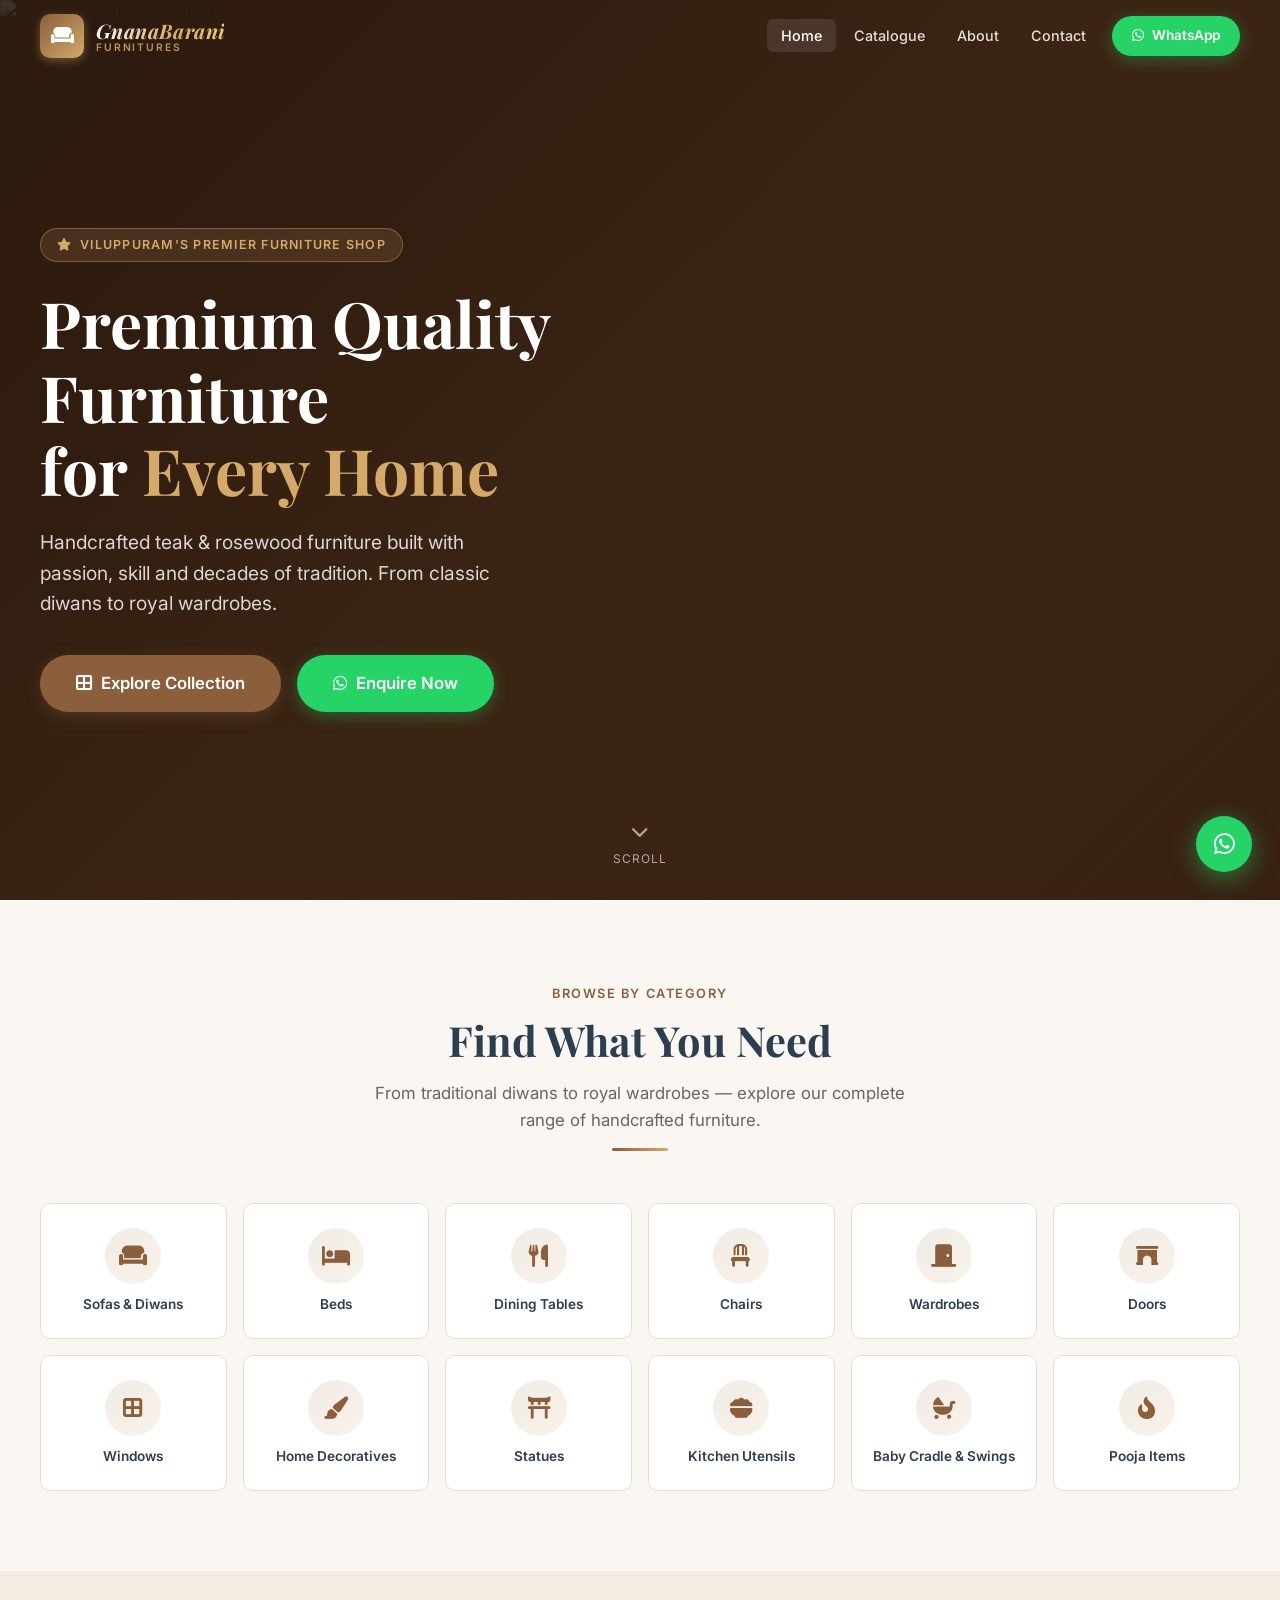
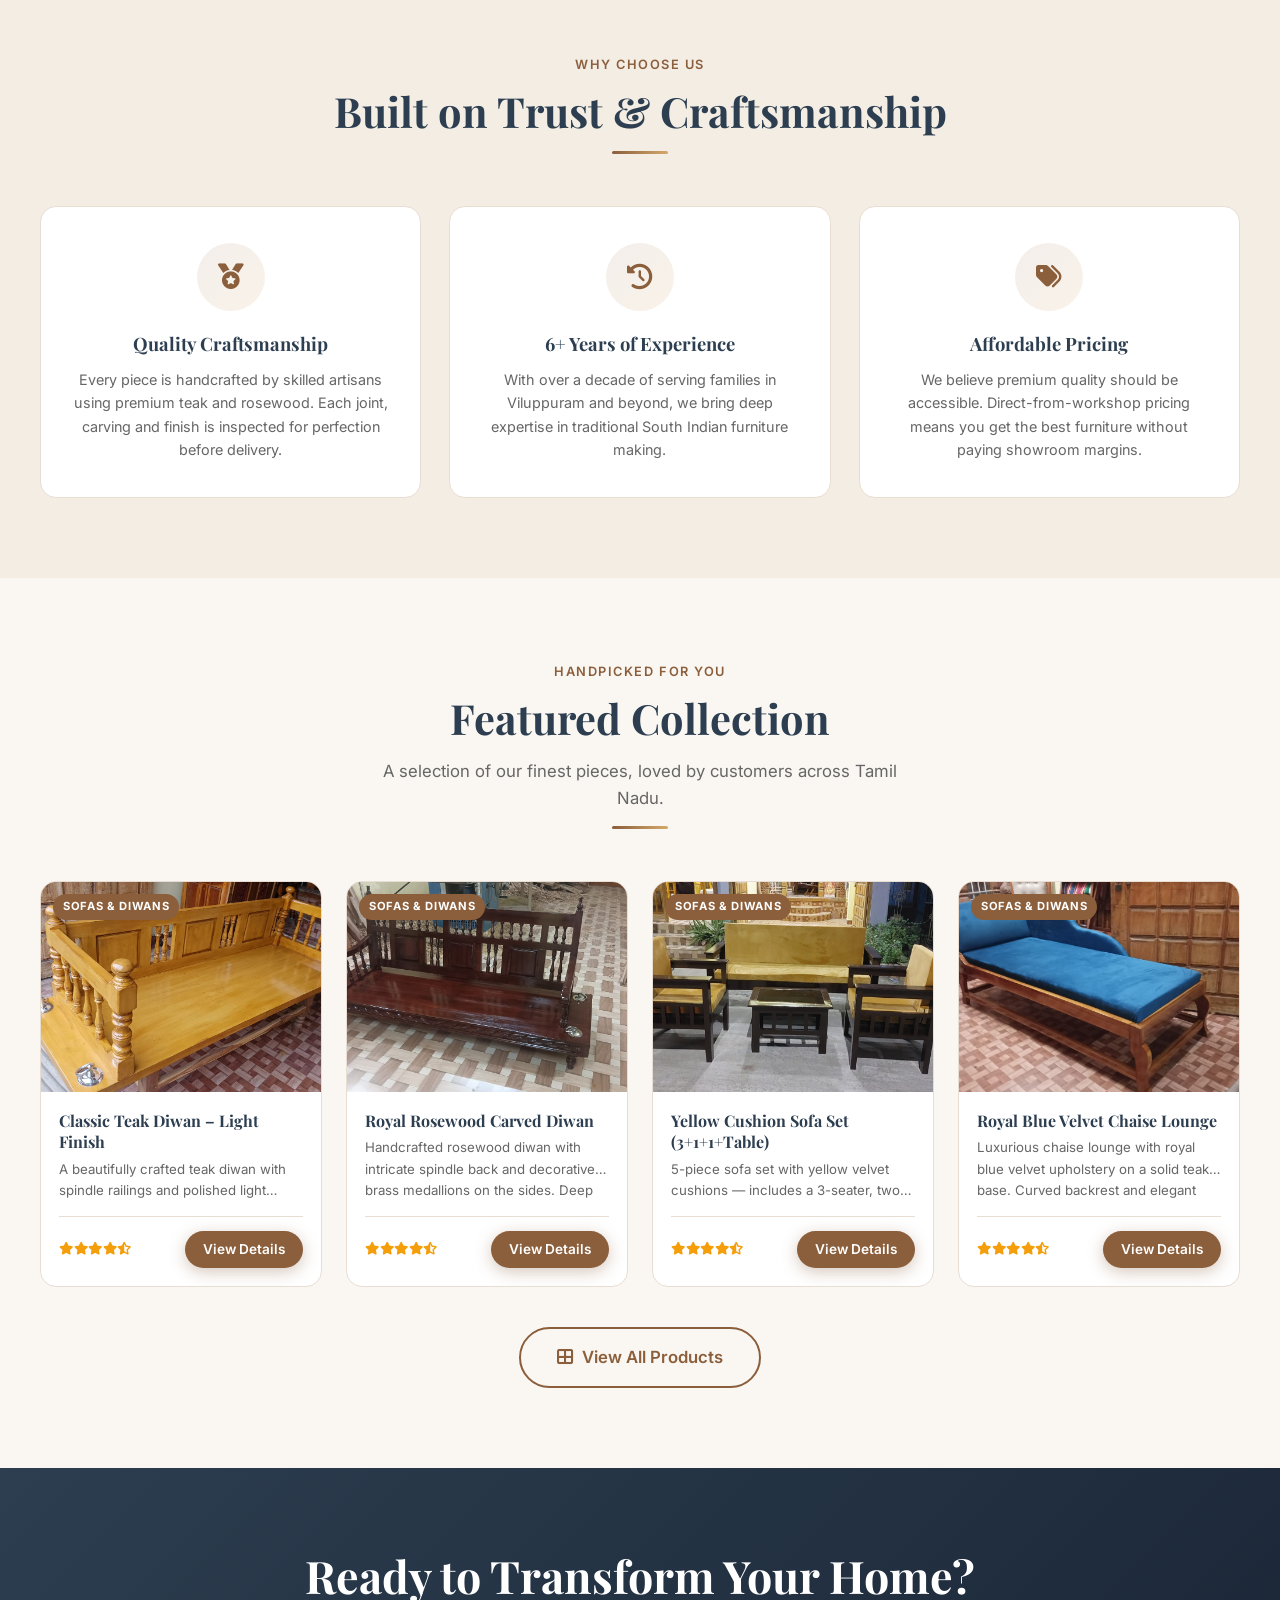
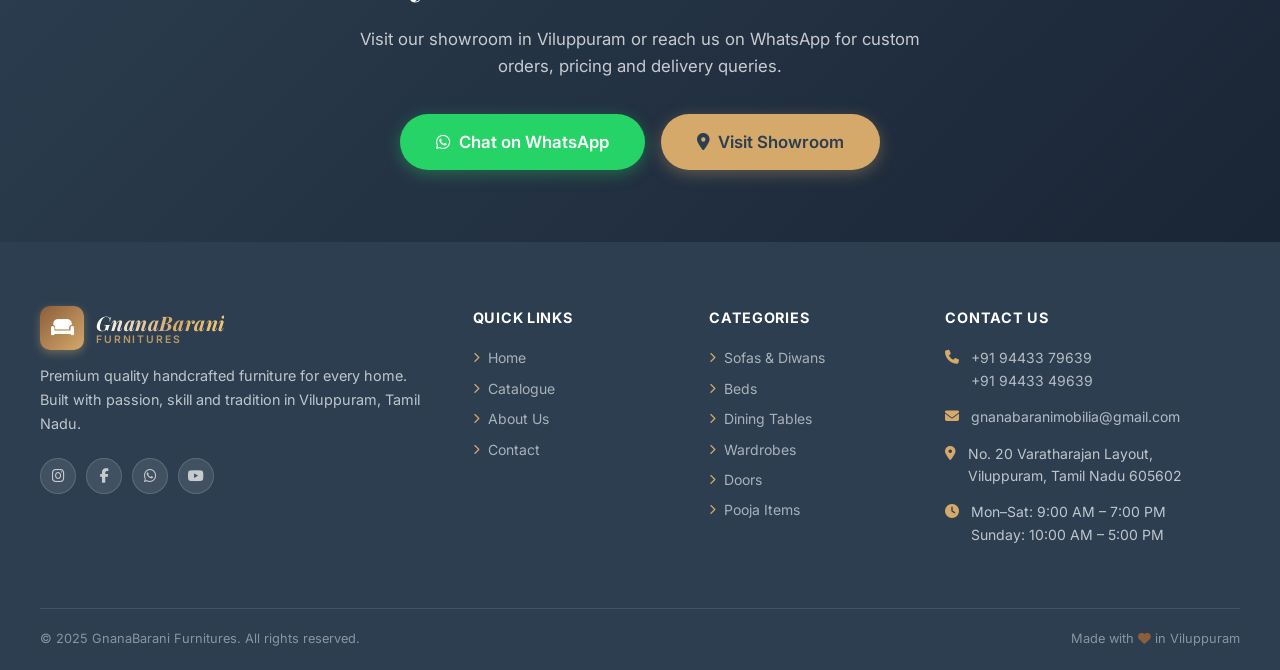
==== index.html @ 0245fd9e "Launch GnanaBarani Furnitures website - Complete 5-page static website (Home, Catalogue, Product, Ab" ====
<!DOCTYPE html>
<html lang="en">
<head>
  <meta charset="UTF-8">
  <meta name="viewport" content="width=device-width, initial-scale=1.0">
  <title>GnanaBarani Furnitures – Premium Quality Furniture for Every Home</title>
  <meta name="description" content="GnanaBarani Furnitures, Viluppuram – Handcrafted teak and rosewood furniture. Sofas, beds, wardrobes, dining tables, doors and more.">
  <link rel="preconnect" href="https://fonts.googleapis.com">
  <link rel="preconnect" href="https://fonts.gstatic.com" crossorigin>
  <link href="https://fonts.googleapis.com/css2?family=Playfair+Display:wght@400;600;700&family=Inter:wght@400;500;600;700&display=swap" rel="stylesheet">
  <link rel="stylesheet" href="https://cdnjs.cloudflare.com/ajax/libs/font-awesome/6.5.0/css/all.min.css">
  <link rel="stylesheet" href="css/style.css">
</head>
<body>

<!-- ── Navigation ─────────────────────────────────────────── -->
<nav class="nav nav--transparent" id="mainNav">
  <div class="container">
    <div class="nav__inner">
      <a href="index.html" class="nav__logo">
        <div class="nav__logo-icon"><i class="fas fa-couch"></i></div>
        <div class="nav__logo-text">
          <span class="nav__logo-name">GnanaBarani</span>
          <span class="nav__logo-tagline">Furnitures</span>
        </div>
      </a>
      <ul class="nav__links" role="list">
        <li><a href="index.html"     class="nav__link">Home</a></li>
        <li><a href="catalogue.html" class="nav__link">Catalogue</a></li>
        <li><a href="about.html"     class="nav__link">About</a></li>
        <li><a href="contact.html"   class="nav__link">Contact</a></li>
        <li><a href="https://wa.me/919443379639?text=Hi%2C%20I'm%20interested%20in%20your%20furniture%20collection." target="_blank" rel="noopener noreferrer" class="btn btn--whatsapp nav__cta"><i class="fab fa-whatsapp"></i> WhatsApp</a></li>
      </ul>
      <button class="nav__hamburger" id="hamburger" aria-label="Toggle menu" aria-expanded="false">
        <span></span><span></span><span></span>
      </button>
    </div>
  </div>
</nav>
<div class="nav__mobile-overlay" id="mobileOverlay"></div>
<div class="nav__mobile" id="mobileMenu">
  <ul class="nav__mobile-links" role="list">
    <li><a href="index.html"     class="nav__mobile-link">Home</a></li>
    <li><a href="catalogue.html" class="nav__mobile-link">Catalogue</a></li>
    <li><a href="about.html"     class="nav__mobile-link">About Us</a></li>
    <li><a href="contact.html"   class="nav__mobile-link">Contact</a></li>
    <li style="margin-top:12px"><a href="https://wa.me/919443379639?text=Hi%2C%20I'm%20interested%20in%20your%20furniture%20collection." target="_blank" rel="noopener noreferrer" class="btn btn--whatsapp btn--full"><i class="fab fa-whatsapp"></i> Chat on WhatsApp</a></li>
  </ul>
  <div style="margin-top:20px;padding-top:20px;border-top:1px solid rgba(255,255,255,.12)">
    <a href="tel:+919443379639" style="color:rgba(255,255,255,.65);font-size:.875rem;display:block;margin-bottom:8px"><i class="fas fa-phone" style="color:#D4A96A;margin-right:8px"></i>+91 94433 79639</a>
    <a href="mailto:gnanabaranimobilia@gmail.com" style="color:rgba(255,255,255,.65);font-size:.875rem"><i class="fas fa-envelope" style="color:#D4A96A;margin-right:8px"></i>gnanabaranimobilia@gmail.com</a>
  </div>
</div>

<!-- ── Hero ───────────────────────────────────────────────── -->
<section class="hero">
  <div class="hero__bg">
    <img src="https://images.unsplash.com/photo-1555041469-a586c61ea9bc?w=1600&q=80" alt="Luxury living room furniture">
  </div>
  <div class="hero__overlay"></div>
  <div class="container">
    <div class="hero__content">
      <div class="hero__eyebrow"><i class="fas fa-star"></i> Viluppuram's Premier Furniture Shop</div>
      <h1 class="hero__title">Premium Quality Furniture<br>for <span>Every Home</span></h1>
      <p class="hero__subtitle">Handcrafted teak &amp; rosewood furniture built with passion, skill and decades of tradition. From classic diwans to royal wardrobes.</p>
      <div class="hero__actions">
        <a href="catalogue.html" class="btn btn--primary btn--lg"><i class="fas fa-th-large"></i> Explore Collection</a>
        <a href="https://wa.me/919443379639?text=Hi%2C%20I'm%20interested%20in%20your%20furniture%20collection." target="_blank" rel="noopener noreferrer" class="btn btn--whatsapp btn--lg"><i class="fab fa-whatsapp"></i> Enquire Now</a>
      </div>
    </div>
  </div>
  <div class="hero__scroll"><i class="fas fa-chevron-down"></i><span>Scroll</span></div>
</section>

<!-- ── Categories ─────────────────────────────────────────── -->
<section class="section">
  <div class="container">
    <div class="section-header reveal">
      <span class="eyebrow">Browse by Category</span>
      <h2>Find What You Need</h2>
      <p>From traditional diwans to royal wardrobes — explore our complete range of handcrafted furniture.</p>
      <div class="divider"></div>
    </div>
    <div class="categories-grid reveal">
      <a href="catalogue.html?category=sofa" class="category-card">
        <div class="category-card__icon"><i class="fas fa-couch"></i></div>
        <span class="category-card__name">Sofas &amp; Diwans</span>
      </a>
      <a href="catalogue.html?category=bed" class="category-card">
        <div class="category-card__icon"><i class="fas fa-bed"></i></div>
        <span class="category-card__name">Beds</span>
      </a>
      <a href="catalogue.html?category=dining" class="category-card">
        <div class="category-card__icon"><i class="fas fa-utensils"></i></div>
        <span class="category-card__name">Dining Tables</span>
      </a>
      <a href="catalogue.html?category=chair" class="category-card">
        <div class="category-card__icon"><i class="fas fa-chair"></i></div>
        <span class="category-card__name">Chairs</span>
      </a>
      <a href="catalogue.html?category=wardrobe" class="category-card">
        <div class="category-card__icon"><i class="fas fa-door-closed"></i></div>
        <span class="category-card__name">Wardrobes</span>
      </a>
      <a href="catalogue.html?category=door" class="category-card">
        <div class="category-card__icon"><i class="fas fa-archway"></i></div>
        <span class="category-card__name">Doors</span>
      </a>
      <a href="catalogue.html?category=window" class="category-card">
        <div class="category-card__icon"><i class="fas fa-border-all"></i></div>
        <span class="category-card__name">Windows</span>
      </a>
      <a href="catalogue.html?category=decorative" class="category-card">
        <div class="category-card__icon"><i class="fas fa-paint-brush"></i></div>
        <span class="category-card__name">Home Decoratives</span>
      </a>
      <a href="catalogue.html?category=statue" class="category-card">
        <div class="category-card__icon"><i class="fas fa-torii-gate"></i></div>
        <span class="category-card__name">Statues</span>
      </a>
      <a href="catalogue.html?category=kitchen" class="category-card">
        <div class="category-card__icon"><i class="fas fa-bowl-food"></i></div>
        <span class="category-card__name">Kitchen Utensils</span>
      </a>
      <a href="catalogue.html?category=cradle" class="category-card">
        <div class="category-card__icon"><i class="fas fa-baby-carriage"></i></div>
        <span class="category-card__name">Baby Cradle &amp; Swings</span>
      </a>
      <a href="catalogue.html?category=pooja" class="category-card">
        <div class="category-card__icon"><i class="fas fa-fire-flame-curved"></i></div>
        <span class="category-card__name">Pooja Items</span>
      </a>
    </div>
  </div>
</section>

<!-- ── Trust Badges ────────────────────────────────────────── -->
<section class="section section--alt">
  <div class="container">
    <div class="section-header reveal">
      <span class="eyebrow">Why Choose Us</span>
      <h2>Built on Trust &amp; Craftsmanship</h2>
      <div class="divider"></div>
    </div>
    <div class="trust-grid">
      <div class="trust-card reveal">
        <div class="trust-card__icon"><i class="fas fa-medal"></i></div>
        <h3>Quality Craftsmanship</h3>
        <p>Every piece is handcrafted by skilled artisans using premium teak and rosewood. Each joint, carving and finish is inspected for perfection before delivery.</p>
      </div>
      <div class="trust-card reveal">
        <div class="trust-card__icon"><i class="fas fa-history"></i></div>
        <h3>6+ Years of Experience</h3>
        <p>With over a decade of serving families in Viluppuram and beyond, we bring deep expertise in traditional South Indian furniture making.</p>
      </div>
      <div class="trust-card reveal">
        <div class="trust-card__icon"><i class="fas fa-tags"></i></div>
        <h3>Affordable Pricing</h3>
        <p>We believe premium quality should be accessible. Direct-from-workshop pricing means you get the best furniture without paying showroom margins.</p>
      </div>
    </div>
  </div>
</section>

<!-- ── Featured Products ───────────────────────────────────── -->
<section class="section">
  <div class="container">
    <div class="section-header reveal">
      <span class="eyebrow">Handpicked for You</span>
      <h2>Featured Collection</h2>
      <p>A selection of our finest pieces, loved by customers across Tamil Nadu.</p>
      <div class="divider"></div>
    </div>
    <div class="products-grid" id="featuredGrid"></div>
    <div style="text-align:center;margin-top:40px" class="reveal">
      <a href="catalogue.html" class="btn btn--outline btn--lg"><i class="fas fa-th-large"></i> View All Products</a>
    </div>
  </div>
</section>

<!-- ── CTA Banner ──────────────────────────────────────────── -->
<section class="cta-banner">
  <div class="container reveal">
    <h2>Ready to Transform Your Home?</h2>
    <p>Visit our showroom in Viluppuram or reach us on WhatsApp for custom orders, pricing and delivery queries.</p>
    <div class="cta-banner__actions">
      <a href="https://wa.me/919443379639?text=Hi%2C%20I'm%20interested%20in%20your%20furniture%20collection." target="_blank" rel="noopener noreferrer" class="btn btn--whatsapp btn--lg"><i class="fab fa-whatsapp"></i> Chat on WhatsApp</a>
      <a href="contact.html" class="btn btn--secondary btn--lg"><i class="fas fa-map-marker-alt"></i> Visit Showroom</a>
    </div>
  </div>
</section>

<!-- ── Footer ──────────────────────────────────────────────── -->
<footer class="footer">
  <div class="container">
    <div class="footer__grid">
      <div class="footer__brand">
        <a href="index.html" class="nav__logo">
          <div class="nav__logo-icon"><i class="fas fa-couch"></i></div>
          <div class="nav__logo-text">
            <span class="nav__logo-name">GnanaBarani</span>
            <span class="nav__logo-tagline">Furnitures</span>
          </div>
        </a>
        <p>Premium quality handcrafted furniture for every home. Built with passion, skill and tradition in Viluppuram, Tamil Nadu.</p>
        <div class="footer__social">
          <a href="https://instagram.com" target="_blank" rel="noopener" class="social-icon" aria-label="Instagram"><i class="fab fa-instagram"></i></a>
          <a href="https://facebook.com"  target="_blank" rel="noopener" class="social-icon" aria-label="Facebook"><i class="fab fa-facebook-f"></i></a>
          <a href="https://wa.me/919443379639" target="_blank" rel="noopener" class="social-icon" aria-label="WhatsApp"><i class="fab fa-whatsapp"></i></a>
          <a href="https://youtube.com"   target="_blank" rel="noopener" class="social-icon" aria-label="YouTube"><i class="fab fa-youtube"></i></a>
        </div>
      </div>
      <div>
        <h4 class="footer__col-title">Quick Links</h4>
        <ul class="footer__links" role="list">
          <li><a href="index.html"     class="footer__link"><i class="fas fa-chevron-right"></i>Home</a></li>
          <li><a href="catalogue.html" class="footer__link"><i class="fas fa-chevron-right"></i>Catalogue</a></li>
          <li><a href="about.html"     class="footer__link"><i class="fas fa-chevron-right"></i>About Us</a></li>
          <li><a href="contact.html"   class="footer__link"><i class="fas fa-chevron-right"></i>Contact</a></li>
        </ul>
      </div>
      <div>
        <h4 class="footer__col-title">Categories</h4>
        <ul class="footer__links" role="list">
          <li><a href="catalogue.html?category=sofa"     class="footer__link"><i class="fas fa-chevron-right"></i>Sofas &amp; Diwans</a></li>
          <li><a href="catalogue.html?category=bed"      class="footer__link"><i class="fas fa-chevron-right"></i>Beds</a></li>
          <li><a href="catalogue.html?category=dining"   class="footer__link"><i class="fas fa-chevron-right"></i>Dining Tables</a></li>
          <li><a href="catalogue.html?category=wardrobe" class="footer__link"><i class="fas fa-chevron-right"></i>Wardrobes</a></li>
          <li><a href="catalogue.html?category=door"     class="footer__link"><i class="fas fa-chevron-right"></i>Doors</a></li>
          <li><a href="catalogue.html?category=pooja"    class="footer__link"><i class="fas fa-chevron-right"></i>Pooja Items</a></li>
        </ul>
      </div>
      <div>
        <h4 class="footer__col-title">Contact Us</h4>
        <div class="footer__contact-item"><i class="fas fa-phone"></i><div><a href="tel:+919443379639">+91 94433 79639</a><br><a href="tel:+919443349639">+91 94433 49639</a></div></div>
        <div class="footer__contact-item"><i class="fas fa-envelope"></i><a href="mailto:gnanabaranimobilia@gmail.com">gnanabaranimobilia@gmail.com</a></div>
        <div class="footer__contact-item"><i class="fas fa-map-marker-alt"></i><span>No. 20 Varatharajan Layout,<br>Viluppuram, Tamil Nadu 605602</span></div>
        <div class="footer__contact-item"><i class="fas fa-clock"></i><span>Mon–Sat: 9:00 AM – 7:00 PM<br>Sunday: 10:00 AM – 5:00 PM</span></div>
      </div>
    </div>
    <div class="footer__bottom">
      <span>&copy; 2025 GnanaBarani Furnitures. All rights reserved.</span>
      <span>Made with <i class="fas fa-heart" style="color:var(--primary)"></i> in Viluppuram</span>
    </div>
  </div>
</footer>

<script src="js/products-data.js"></script>
<script src="js/main.js"></script>
<script>
  // Render featured products
  const featured = PRODUCTS.filter(p => p.featured).slice(0, 4);
  document.getElementById('featuredGrid').innerHTML = featured.map(buildProductCard).join('');
</script>
</body>
</html>
---- css/style.css ----
/* ============================================================
   GnanaBarani Furnitures — Main Stylesheet
   ============================================================ */

/* ── 1. CSS Variables ─────────────────────────────────────── */
:root {
  --primary:   #8B5E3C;
  --primary-dark: #6b4628;
  --secondary: #D4A96A;
  --accent:    #2C3E50;
  --bg:        #FAF7F2;
  --bg-2:      #F3EDE4;
  --white:     #ffffff;
  --text:      #333333;
  --text-light:#666666;
  --text-muted:#999999;
  --border:    #e8ddd3;
  --shadow-sm: 0 2px 8px rgba(0,0,0,.08);
  --shadow-md: 0 4px 20px rgba(0,0,0,.12);
  --shadow-lg: 0 8px 40px rgba(0,0,0,.16);
  --radius:    10px;
  --radius-lg: 16px;
  --transition: .3s ease;
  --font-head: 'Playfair Display', Georgia, serif;
  --font-body: 'Inter', system-ui, sans-serif;
  --nav-h: 72px;
}

/* ── 2. Reset & Base ──────────────────────────────────────── */
*, *::before, *::after { box-sizing: border-box; margin: 0; padding: 0; }
html { scroll-behavior: smooth; font-size: 16px; }
body {
  font-family: var(--font-body);
  background: var(--bg);
  color: var(--text);
  line-height: 1.6;
  -webkit-font-smoothing: antialiased;
}
img { max-width: 100%; display: block; }
a  { color: inherit; text-decoration: none; }
ul { list-style: none; }
button { cursor: pointer; font-family: inherit; border: none; background: none; }

/* ── 3. Utility ───────────────────────────────────────────── */
.container { width: 100%; max-width: 1240px; margin: 0 auto; padding: 0 20px; }
.section    { padding: 80px 0; }
.section--alt { background: var(--bg-2); }

.section-header { text-align: center; margin-bottom: 52px; }
.section-header .eyebrow {
  display: inline-block;
  font-size: .8rem;
  font-weight: 600;
  letter-spacing: .12em;
  text-transform: uppercase;
  color: var(--primary);
  margin-bottom: 10px;
}
.section-header h2 {
  font-family: var(--font-head);
  font-size: clamp(1.8rem, 4vw, 2.6rem);
  color: var(--accent);
  line-height: 1.25;
  margin-bottom: 14px;
}
.section-header p {
  color: var(--text-light);
  max-width: 560px;
  margin: 0 auto;
  font-size: 1.05rem;
}
.divider {
  width: 56px; height: 3px;
  background: linear-gradient(90deg, var(--primary), var(--secondary));
  margin: 14px auto 0;
  border-radius: 2px;
}

/* Scroll reveal */
.reveal { opacity: 0; transform: translateY(32px); transition: opacity .65s ease, transform .65s ease; }
.reveal.visible { opacity: 1; transform: none; }
@media (prefers-reduced-motion: reduce) { .reveal { opacity:1; transform:none; } }

/* ── 4. Buttons ───────────────────────────────────────────── */
.btn {
  display: inline-flex; align-items: center; gap: 8px;
  padding: 12px 28px;
  border-radius: 50px;
  font-size: .95rem; font-weight: 600;
  transition: var(--transition);
  white-space: nowrap;
}
.btn--primary {
  background: var(--primary); color: var(--white);
  box-shadow: 0 4px 16px rgba(139,94,60,.35);
}
.btn--primary:hover { background: var(--primary-dark); transform: translateY(-2px); box-shadow: 0 6px 20px rgba(139,94,60,.45); }
.btn--outline {
  border: 2px solid var(--primary); color: var(--primary);
}
.btn--outline:hover { background: var(--primary); color: var(--white); }
.btn--secondary {
  background: var(--secondary); color: var(--accent);
  box-shadow: 0 4px 16px rgba(212,169,106,.35);
}
.btn--secondary:hover { background: #c09050; transform: translateY(-2px); }
.btn--whatsapp {
  background: #25D366; color: var(--white);
  box-shadow: 0 4px 16px rgba(37,211,102,.35);
}
.btn--whatsapp:hover { background: #1da851; transform: translateY(-2px); }
.btn--full { width: 100%; justify-content: center; }
.btn--lg { padding: 15px 36px; font-size: 1.05rem; }
.btn--sm { padding: 8px 18px; font-size: .85rem; }

/* ── 5. Navigation ────────────────────────────────────────── */
.nav {
  position: fixed; top: 0; left: 0; right: 0;
  z-index: 1000;
  height: var(--nav-h);
  transition: background var(--transition), box-shadow var(--transition);
}
.nav--transparent { background: transparent; }
.nav--solid, .nav.scrolled {
  background: var(--accent);
  box-shadow: 0 2px 20px rgba(0,0,0,.2);
}
.nav__inner {
  height: var(--nav-h);
  display: flex; align-items: center; justify-content: space-between;
}
.nav__logo { display: inline-flex; align-items: center; gap: 12px; }
.nav__logo-icon {
  width: 44px; height: 44px;
  background: linear-gradient(135deg, var(--primary), var(--secondary));
  border-radius: 10px;
  display: flex; align-items: center; justify-content: center;
  color: var(--white); font-size: 1.15rem;
  box-shadow: 0 3px 10px rgba(212,169,106,.4);
  flex-shrink: 0;
}
.nav__logo-text { display: flex; flex-direction: column; line-height: 1.15; }
.nav__logo-name {
  font-family: 'Playfair Display', Georgia, serif;
  font-size: 1.25rem;
  font-weight: 700;
  font-style: italic;
  letter-spacing: .02em;
  background: linear-gradient(90deg, #ffffff 0%, #D4A96A 60%, #f0c87a 100%);
  -webkit-background-clip: text;
  -webkit-text-fill-color: transparent;
  background-clip: text;
  text-shadow: none;
}
.nav__logo-tagline {
  font-size: .65rem;
  font-weight: 600;
  color: rgba(212,169,106,.85);
  letter-spacing: .18em;
  text-transform: uppercase;
}

.nav__links { display: flex; align-items: center; gap: 4px; }
.nav__link {
  padding: 8px 14px; border-radius: 6px;
  color: rgba(255,255,255,.85); font-size: .9rem; font-weight: 500;
  transition: var(--transition);
}
.nav__link:hover, .nav__link.active { color: var(--white); background: rgba(255,255,255,.1); }
.nav__cta { margin-left: 8px; padding: 9px 20px; font-size: .85rem; }

/* Hamburger */
.nav__hamburger {
  display: none; flex-direction: column; gap: 5px;
  width: 36px; height: 36px; padding: 6px;
  border-radius: 6px; transition: background var(--transition);
}
.nav__hamburger:hover { background: rgba(255,255,255,.1); }
.nav__hamburger span {
  display: block; height: 2px; border-radius: 2px;
  background: var(--white); transition: var(--transition);
}
.nav__hamburger.open span:nth-child(1) { transform: translateY(7px) rotate(45deg); }
.nav__hamburger.open span:nth-child(2) { opacity: 0; }
.nav__hamburger.open span:nth-child(3) { transform: translateY(-7px) rotate(-45deg); }

/* Mobile menu */
.nav__mobile {
  display: none;
  position: fixed; top: var(--nav-h); right: 0; bottom: 0;
  width: min(320px, 85vw);
  background: var(--accent);
  padding: 28px 24px;
  transform: translateX(100%);
  transition: transform .35s ease;
  overflow-y: auto;
  z-index: 999;
}
.nav__mobile.open { transform: translateX(0); }
.nav__mobile-overlay {
  display: none;
  position: fixed; inset: 0;
  background: rgba(0,0,0,.5);
  z-index: 998;
  opacity: 0; transition: opacity .35s;
}
.nav__mobile-overlay.open { opacity: 1; }
.nav__mobile-links { display: flex; flex-direction: column; gap: 4px; }
.nav__mobile-link {
  display: block; padding: 12px 16px;
  color: rgba(255,255,255,.85); font-size: 1rem; font-weight: 500;
  border-radius: 8px; transition: var(--transition);
}
.nav__mobile-link:hover, .nav__mobile-link.active {
  color: var(--white); background: rgba(255,255,255,.1);
}

/* ── 6. Hero ──────────────────────────────────────────────── */
.hero {
  position: relative; min-height: 100vh;
  display: flex; align-items: center;
  overflow: hidden;
}
.hero__bg {
  position: absolute; inset: 0;
  background: linear-gradient(135deg, #2c1a0e 0%, #4a2e1a 50%, #3d2415 100%);
}
.hero__bg img {
  width: 100%; height: 100%; object-fit: cover;
  opacity: .45;
}
.hero__overlay {
  position: absolute; inset: 0;
  background: linear-gradient(135deg, rgba(44,26,14,.75) 0%, rgba(44,26,14,.45) 60%, rgba(44,26,14,.3) 100%);
}
.hero__content {
  position: relative; z-index: 1;
  max-width: 660px;
  padding: 100px 0 60px;
}
.hero__eyebrow {
  display: inline-flex; align-items: center; gap: 8px;
  background: rgba(212,169,106,.15);
  border: 1px solid rgba(212,169,106,.4);
  border-radius: 50px;
  padding: 6px 16px;
  font-size: .78rem; font-weight: 600; letter-spacing: .1em;
  text-transform: uppercase; color: var(--secondary);
  margin-bottom: 24px;
  animation: fadeInUp .8s ease both;
}
.hero__title {
  font-family: var(--font-head);
  font-size: clamp(2.4rem, 6vw, 4rem);
  color: var(--white); line-height: 1.15;
  margin-bottom: 20px;
  animation: fadeInUp .8s .15s ease both;
}
.hero__title span { color: var(--secondary); }
.hero__subtitle {
  font-size: clamp(1rem, 2vw, 1.2rem);
  color: rgba(255,255,255,.82);
  margin-bottom: 36px; max-width: 480px;
  animation: fadeInUp .8s .3s ease both;
}
.hero__actions {
  display: flex; gap: 16px; flex-wrap: wrap;
  animation: fadeInUp .8s .45s ease both;
}
.hero__scroll {
  position: absolute; bottom: 32px; left: 50%;
  transform: translateX(-50%);
  display: flex; flex-direction: column; align-items: center; gap: 8px;
  color: rgba(255,255,255,.6); font-size: .75rem; letter-spacing: .08em;
  text-transform: uppercase; animation: bounce 2s infinite;
}
.hero__scroll i { font-size: 1.1rem; }
@keyframes fadeInUp {
  from { opacity: 0; transform: translateY(28px); }
  to   { opacity: 1; transform: none; }
}
@keyframes bounce {
  0%, 100% { transform: translateX(-50%) translateY(0); }
  50%       { transform: translateX(-50%) translateY(8px); }
}

/* ── 7. Categories Grid ───────────────────────────────────── */
.categories-grid {
  display: grid;
  grid-template-columns: repeat(6, 1fr);
  gap: 16px;
}
.category-card {
  background: var(--white);
  border: 1px solid var(--border);
  border-radius: var(--radius);
  padding: 24px 16px;
  text-align: center;
  transition: var(--transition);
  cursor: pointer;
  display: flex; flex-direction: column; align-items: center; gap: 12px;
}
.category-card:hover {
  transform: translateY(-4px);
  box-shadow: var(--shadow-md);
  border-color: var(--primary);
}
.category-card__icon {
  width: 56px; height: 56px;
  border-radius: 50%;
  background: linear-gradient(135deg, rgba(139,94,60,.12), rgba(212,169,106,.15));
  display: flex; align-items: center; justify-content: center;
  font-size: 1.4rem; color: var(--primary);
  transition: var(--transition);
}
.category-card:hover .category-card__icon {
  background: linear-gradient(135deg, var(--primary), var(--secondary));
  color: var(--white);
}
.category-card__name {
  font-size: .85rem; font-weight: 600;
  color: var(--accent); line-height: 1.3;
}

/* ── 8. Product Cards ─────────────────────────────────────── */
.products-grid {
  display: grid;
  grid-template-columns: repeat(4, 1fr);
  gap: 24px;
}
.product-card {
  background: var(--white);
  border-radius: var(--radius-lg);
  overflow: hidden;
  border: 1px solid var(--border);
  transition: var(--transition);
  display: flex; flex-direction: column;
}
.product-card:hover {
  transform: translateY(-5px);
  box-shadow: var(--shadow-lg);
  border-color: transparent;
}
.product-card__img {
  position: relative; overflow: hidden;
  aspect-ratio: 4/3;
  background: var(--bg-2);
}
.product-card__img img {
  width: 100%; height: 100%; object-fit: cover;
  transition: transform .5s ease;
}
.product-card:hover .product-card__img img { transform: scale(1.06); }
.product-card__badge {
  position: absolute; top: 12px; left: 12px;
  background: var(--primary); color: var(--white);
  font-size: .7rem; font-weight: 700;
  padding: 4px 10px; border-radius: 50px;
  text-transform: uppercase; letter-spacing: .06em;
}
.product-card__body { padding: 18px; flex: 1; display: flex; flex-direction: column; }
.product-card__name {
  font-family: var(--font-head);
  font-size: 1rem; font-weight: 700;
  color: var(--accent); margin-bottom: 6px; line-height: 1.35;
}
.product-card__desc {
  font-size: .83rem; color: var(--text-light);
  margin-bottom: 14px; flex: 1;
  display: -webkit-box; -webkit-line-clamp: 2; -webkit-box-orient: vertical; overflow: hidden;
}
.product-card__footer {
  display: flex; align-items: center; justify-content: space-between;
  padding-top: 14px; border-top: 1px solid var(--border);
  gap: 8px;
}
.product-card__price {
  font-size: 1.05rem; font-weight: 700;
  color: var(--primary);
}
.product-card__price small { font-size: .72rem; color: var(--text-muted); font-weight: 400; }

/* Hide prices site-wide */
.product-card__price,
.product-info__price { display: none !important; }

/* Stars */
.stars { color: #f59e0b; font-size: .8rem; letter-spacing: .04em; }

/* ── 9. Trust Badges ──────────────────────────────────────── */
.trust-grid {
  display: grid; grid-template-columns: repeat(3, 1fr); gap: 28px;
}
.trust-card {
  background: var(--white);
  border: 1px solid var(--border);
  border-radius: var(--radius-lg);
  padding: 36px 28px; text-align: center;
  transition: var(--transition);
}
.trust-card:hover { box-shadow: var(--shadow-md); transform: translateY(-3px); }
.trust-card__icon {
  width: 68px; height: 68px; border-radius: 50%;
  background: linear-gradient(135deg, rgba(139,94,60,.1), rgba(212,169,106,.15));
  display: flex; align-items: center; justify-content: center;
  font-size: 1.6rem; color: var(--primary);
  margin: 0 auto 18px;
}
.trust-card h3 {
  font-family: var(--font-head); font-size: 1.15rem;
  color: var(--accent); margin-bottom: 10px;
}
.trust-card p { font-size: .9rem; color: var(--text-light); }

/* ── 10. CTA Banner ───────────────────────────────────────── */
.cta-banner {
  background: linear-gradient(135deg, var(--accent) 0%, #1a2535 100%);
  padding: 72px 0; text-align: center;
}
.cta-banner h2 {
  font-family: var(--font-head);
  font-size: clamp(1.8rem, 4vw, 2.8rem);
  color: var(--white); margin-bottom: 14px;
}
.cta-banner p { color: rgba(255,255,255,.75); font-size: 1.05rem; margin-bottom: 34px; max-width: 560px; margin-left: auto; margin-right: auto; }
.cta-banner__actions { display: flex; gap: 16px; justify-content: center; flex-wrap: wrap; }

/* ── 11. Footer ───────────────────────────────────────────── */
.footer { background: var(--accent); color: rgba(255,255,255,.7); padding: 64px 0 0; }
.footer__grid {
  display: grid; grid-template-columns: 2fr 1fr 1fr 1.5fr; gap: 40px;
  padding-bottom: 48px; border-bottom: 1px solid rgba(255,255,255,.1);
}
.footer__brand p { font-size: .9rem; margin-top: 14px; margin-bottom: 22px; line-height: 1.65; }
.footer__social { display: flex; gap: 10px; }
.social-icon {
  width: 36px; height: 36px; border-radius: 50%;
  background: rgba(255,255,255,.1); border: 1px solid rgba(255,255,255,.15);
  display: flex; align-items: center; justify-content: center;
  font-size: .9rem; color: rgba(255,255,255,.7);
  transition: var(--transition);
}
.social-icon:hover { background: var(--primary); color: var(--white); border-color: var(--primary); }
.footer__col-title { color: var(--white); font-size: .9rem; font-weight: 700; letter-spacing: .05em; text-transform: uppercase; margin-bottom: 18px; }
.footer__links { display: flex; flex-direction: column; gap: 8px; }
.footer__link {
  font-size: .875rem; color: rgba(255,255,255,.6);
  display: flex; align-items: center; gap: 8px;
  transition: var(--transition);
}
.footer__link i { font-size: .65rem; color: var(--secondary); }
.footer__link:hover { color: var(--white); padding-left: 4px; }
.footer__contact-item {
  display: flex; gap: 12px; align-items: flex-start;
  margin-bottom: 14px; font-size: .875rem;
}
.footer__contact-item i { color: var(--secondary); margin-top: 3px; flex-shrink: 0; }
.footer__contact-item a { color: rgba(255,255,255,.65); transition: var(--transition); }
.footer__contact-item a:hover { color: var(--white); }
.footer__bottom {
  display: flex; align-items: center; justify-content: space-between;
  padding: 20px 0; font-size: .8rem; color: rgba(255,255,255,.45);
  flex-wrap: wrap; gap: 10px;
}

/* ── 12. WhatsApp Float ───────────────────────────────────── */
.whatsapp-float {
  position: fixed; bottom: 28px; right: 28px;
  width: 56px; height: 56px; border-radius: 50%;
  background: #25D366;
  display: flex; align-items: center; justify-content: center;
  font-size: 1.5rem; color: var(--white);
  box-shadow: 0 6px 24px rgba(37,211,102,.5);
  z-index: 990;
  transition: var(--transition);
  animation: pulseWA 2.5s infinite;
}
.whatsapp-float:hover { background: #1da851; transform: scale(1.12); animation: none; }
@keyframes pulseWA {
  0%,100% { box-shadow: 0 6px 24px rgba(37,211,102,.5); }
  50%      { box-shadow: 0 6px 32px rgba(37,211,102,.75), 0 0 0 8px rgba(37,211,102,.1); }
}

/* ── 13. Page Hero (sub-pages) ────────────────────────────── */
.page-hero {
  background: linear-gradient(135deg, var(--accent) 0%, #1a2535 100%);
  padding: 120px 0 60px;
  text-align: center; color: var(--white);
}
.page-hero h1 {
  font-family: var(--font-head);
  font-size: clamp(2rem, 5vw, 3rem);
  margin-bottom: 12px;
}
.page-hero p { color: rgba(255,255,255,.75); font-size: 1.05rem; max-width: 520px; margin: 0 auto; }

/* Breadcrumb */
.breadcrumb {
  display: flex; align-items: center; gap: 8px;
  font-size: .82rem; color: rgba(255,255,255,.55);
  justify-content: center; margin-top: 18px;
}
.breadcrumb a { color: var(--secondary); }
.breadcrumb a:hover { color: var(--white); }
.breadcrumb i { font-size: .65rem; }

/* ── 14. Catalogue Layout ─────────────────────────────────── */
.catalogue-layout { display: grid; grid-template-columns: 260px 1fr; gap: 32px; align-items: start; }
.catalogue-sidebar {
  background: var(--white); border: 1px solid var(--border);
  border-radius: var(--radius-lg); padding: 24px;
  position: sticky; top: calc(var(--nav-h) + 20px);
}
.sidebar-section { margin-bottom: 28px; }
.sidebar-section:last-child { margin-bottom: 0; }
.sidebar-title {
  font-size: .82rem; font-weight: 700; letter-spacing: .08em;
  text-transform: uppercase; color: var(--accent); margin-bottom: 14px;
  padding-bottom: 10px; border-bottom: 1px solid var(--border);
}
.sidebar-clear {
  font-size: .8rem; color: var(--primary); cursor: pointer;
  float: right; font-weight: 600; margin-top: -2px;
}
.sidebar-clear:hover { text-decoration: underline; }

/* Checkbox filter */
.filter-option { display: flex; align-items: center; gap: 10px; margin-bottom: 10px; cursor: pointer; }
.filter-option input[type="checkbox"] {
  width: 16px; height: 16px; accent-color: var(--primary); cursor: pointer;
}
.filter-option span { font-size: .875rem; color: var(--text); flex: 1; }
.filter-option .count {
  font-size: .75rem; color: var(--text-muted);
  background: var(--bg-2); padding: 2px 7px; border-radius: 20px;
}

/* Price range */
.price-range-inputs { display: flex; gap: 10px; margin-bottom: 12px; }
.price-range-inputs input {
  flex: 1; padding: 7px 10px;
  border: 1px solid var(--border); border-radius: 6px;
  font-size: .82rem; color: var(--text);
  background: var(--bg);
}
input[type="range"] {
  width: 100%; accent-color: var(--primary); cursor: pointer;
}
.price-display { font-size: .82rem; color: var(--text-light); text-align: center; margin-top: 8px; }

/* Mobile filter toggle */
.catalogue-topbar {
  display: flex; align-items: center; gap: 16px;
  background: var(--white); border: 1px solid var(--border);
  border-radius: var(--radius-lg); padding: 14px 20px;
  margin-bottom: 24px;
}
.catalogue-search {
  flex: 1; position: relative;
}
.catalogue-search i {
  position: absolute; left: 14px; top: 50%; transform: translateY(-50%);
  color: var(--text-muted); font-size: .9rem;
}
.catalogue-search input {
  width: 100%; padding: 10px 14px 10px 38px;
  border: 1px solid var(--border); border-radius: 8px;
  font-size: .9rem; color: var(--text); background: var(--bg);
  transition: var(--transition);
}
.catalogue-search input:focus { outline: none; border-color: var(--primary); }
.sort-select {
  padding: 10px 14px; border: 1px solid var(--border); border-radius: 8px;
  font-size: .875rem; color: var(--text); background: var(--bg); cursor: pointer;
}
.sort-select:focus { outline: none; border-color: var(--primary); }
.filter-toggle-btn {
  display: none; align-items: center; gap: 7px;
  padding: 10px 16px; border-radius: 8px;
  border: 1px solid var(--border); background: var(--white);
  font-size: .875rem; font-weight: 500; color: var(--text);
  transition: var(--transition);
}
.filter-toggle-btn:hover { border-color: var(--primary); color: var(--primary); }
.results-count { font-size: .85rem; color: var(--text-muted); white-space: nowrap; }

.catalogue-grid {
  display: grid; grid-template-columns: repeat(3, 1fr); gap: 22px;
}

/* Empty state */
.empty-state {
  grid-column: 1 / -1; text-align: center; padding: 60px 20px;
}
.empty-state i { font-size: 3rem; color: var(--text-muted); margin-bottom: 16px; }
.empty-state h3 { font-size: 1.2rem; color: var(--accent); margin-bottom: 8px; }
.empty-state p { color: var(--text-light); margin-bottom: 20px; }

/* Mobile filter drawer */
.filter-drawer {
  display: none;
  position: fixed; top: 0; left: 0; right: 0; bottom: 0; z-index: 1050;
}
.filter-drawer__overlay {
  position: absolute; inset: 0; background: rgba(0,0,0,.5);
}
.filter-drawer__panel {
  position: absolute; top: 0; left: 0; bottom: 0;
  width: min(300px, 85vw);
  background: var(--white); padding: 24px;
  overflow-y: auto; transform: translateX(-100%);
  transition: transform .35s ease;
}
.filter-drawer.open .filter-drawer__panel { transform: translateX(0); }
.filter-drawer__header {
  display: flex; align-items: center; justify-content: space-between;
  margin-bottom: 24px;
}
.filter-drawer__header h3 { font-size: 1.1rem; font-weight: 700; color: var(--accent); }
.filter-drawer__close {
  width: 32px; height: 32px; border-radius: 50%;
  background: var(--bg-2); display: flex; align-items: center; justify-content: center;
  font-size: .9rem; color: var(--text);
}

/* ── 15. Product Detail ───────────────────────────────────── */
.product-detail { padding: 40px 0 80px; }
.product-detail__grid {
  display: grid; grid-template-columns: 1fr 1fr; gap: 48px; align-items: start;
}
.product-gallery { position: sticky; top: calc(var(--nav-h) + 20px); }
.gallery-main {
  border-radius: var(--radius-lg); overflow: hidden;
  aspect-ratio: 1; background: var(--bg-2); margin-bottom: 12px;
  border: 1px solid var(--border);
}
.gallery-main img { width: 100%; height: 100%; object-fit: cover; }
.gallery-thumbs { display: grid; grid-template-columns: repeat(4, 1fr); gap: 8px; }
.gallery-thumb {
  aspect-ratio: 1; border-radius: 8px; overflow: hidden;
  border: 2px solid var(--border); cursor: pointer;
  transition: var(--transition); background: var(--bg-2);
}
.gallery-thumb img { width: 100%; height: 100%; object-fit: cover; }
.gallery-thumb.active, .gallery-thumb:hover { border-color: var(--primary); }

.product-info .category-badge {
  display: inline-block; background: rgba(139,94,60,.1);
  border: 1px solid rgba(139,94,60,.25);
  color: var(--primary); font-size: .75rem; font-weight: 700;
  padding: 4px 12px; border-radius: 50px;
  text-transform: uppercase; letter-spacing: .06em; margin-bottom: 14px;
}
.product-info h1 {
  font-family: var(--font-head);
  font-size: clamp(1.6rem, 3vw, 2.2rem);
  color: var(--accent); line-height: 1.2; margin-bottom: 14px;
}
.product-info__meta {
  display: flex; align-items: center; gap: 16px; margin-bottom: 20px;
  flex-wrap: wrap;
}
.product-info__price {
  font-size: 1.8rem; font-weight: 700; color: var(--primary);
}
.product-info__rating { display: flex; align-items: center; gap: 6px; }
.product-info__rating span { font-size: .85rem; color: var(--text-muted); }

/* Tabs */
.product-tabs { margin: 24px 0; }
.tabs-nav {
  display: flex; border-bottom: 2px solid var(--border);
  margin-bottom: 20px;
}
.tab-btn {
  padding: 10px 20px; font-size: .9rem; font-weight: 600;
  color: var(--text-muted); border-bottom: 2px solid transparent;
  margin-bottom: -2px; transition: var(--transition);
}
.tab-btn.active { color: var(--primary); border-bottom-color: var(--primary); }
.tab-content { display: none; }
.tab-content.active { display: block; }
.tab-content p { color: var(--text-light); line-height: 1.75; font-size: .95rem; }
.spec-table { width: 100%; border-collapse: collapse; font-size: .9rem; }
.spec-table tr { border-bottom: 1px solid var(--border); }
.spec-table td { padding: 10px 14px; }
.spec-table td:first-child { font-weight: 600; color: var(--accent); width: 38%; background: var(--bg); }

.product-actions { display: flex; flex-direction: column; gap: 12px; margin-top: 28px; }

/* Related products */
.related-products { padding: 60px 0; background: var(--bg-2); }

/* ── 16. About Page ───────────────────────────────────────── */
.about-story { display: grid; grid-template-columns: 1fr 1fr; gap: 60px; align-items: center; }
.about-story__img { border-radius: var(--radius-lg); overflow: hidden; box-shadow: var(--shadow-lg); }
.about-story__img img { width: 100%; height: 420px; object-fit: cover; }
.about-story__text .eyebrow {
  display: inline-block; font-size: .78rem; font-weight: 700;
  letter-spacing: .12em; text-transform: uppercase;
  color: var(--primary); margin-bottom: 12px;
}
.about-story__text h2 {
  font-family: var(--font-head); font-size: clamp(1.6rem, 3vw, 2.2rem);
  color: var(--accent); margin-bottom: 20px; line-height: 1.25;
}
.about-story__text p {
  color: var(--text-light); line-height: 1.75; margin-bottom: 16px; font-size: .95rem;
}
.about-stats {
  display: flex; gap: 28px; margin-top: 28px; padding-top: 28px;
  border-top: 1px solid var(--border);
}
.about-stat { text-align: center; }
.about-stat strong { display: block; font-family: var(--font-head); font-size: 2rem; color: var(--primary); }
.about-stat span { font-size: .82rem; color: var(--text-muted); text-transform: uppercase; letter-spacing: .05em; }

.values-grid { display: grid; grid-template-columns: repeat(3, 1fr); gap: 28px; }
.value-card {
  background: var(--white); border: 1px solid var(--border); border-radius: var(--radius-lg);
  padding: 32px 24px; text-align: center; transition: var(--transition);
}
.value-card:hover { box-shadow: var(--shadow-md); transform: translateY(-4px); border-color: var(--primary); }
.value-card__icon {
  width: 64px; height: 64px; border-radius: 50%;
  background: linear-gradient(135deg, rgba(139,94,60,.1), rgba(212,169,106,.15));
  display: flex; align-items: center; justify-content: center;
  font-size: 1.5rem; color: var(--primary); margin: 0 auto 18px;
}
.value-card h3 { font-family: var(--font-head); font-size: 1.15rem; color: var(--accent); margin-bottom: 10px; }
.value-card p { font-size: .88rem; color: var(--text-light); line-height: 1.65; }

/* ── 17. Contact Page ─────────────────────────────────────── */
.contact-layout { display: grid; grid-template-columns: 1fr 1.5fr; gap: 40px; align-items: start; }
.contact-info-cards { display: flex; flex-direction: column; gap: 18px; }
.contact-card {
  background: var(--white); border: 1px solid var(--border); border-radius: var(--radius-lg);
  padding: 22px 20px; display: flex; gap: 16px; align-items: flex-start;
  transition: var(--transition);
}
.contact-card:hover { box-shadow: var(--shadow-md); border-color: var(--primary); }
.contact-card__icon {
  width: 44px; height: 44px; flex-shrink: 0; border-radius: 10px;
  background: linear-gradient(135deg, var(--primary), var(--secondary));
  display: flex; align-items: center; justify-content: center;
  font-size: 1rem; color: var(--white);
}
.contact-card h4 { font-size: .8rem; font-weight: 700; text-transform: uppercase; letter-spacing: .06em; color: var(--primary); margin-bottom: 4px; }
.contact-card p, .contact-card a { font-size: .9rem; color: var(--text-light); line-height: 1.6; }
.contact-card a:hover { color: var(--primary); }

/* Contact form */
.contact-form-wrap {
  background: var(--white); border: 1px solid var(--border); border-radius: var(--radius-lg);
  padding: 32px 28px;
}
.contact-form-wrap h3 { font-family: var(--font-head); font-size: 1.4rem; color: var(--accent); margin-bottom: 24px; }
.form-grid { display: grid; grid-template-columns: 1fr 1fr; gap: 18px; }
.form-group { display: flex; flex-direction: column; gap: 6px; }
.form-group.full { grid-column: 1 / -1; }
.form-group label { font-size: .83rem; font-weight: 600; color: var(--accent); }
.form-group input, .form-group textarea, .form-group select {
  padding: 11px 14px; border: 1px solid var(--border); border-radius: 8px;
  font-size: .9rem; color: var(--text); font-family: var(--font-body);
  background: var(--bg); transition: var(--transition);
}
.form-group input:focus, .form-group textarea:focus {
  outline: none; border-color: var(--primary);
  box-shadow: 0 0 0 3px rgba(139,94,60,.1);
}
.form-group textarea { resize: vertical; min-height: 120px; }
.form-error { font-size: .78rem; color: #e53e3e; display: none; }
.form-group.has-error input, .form-group.has-error textarea { border-color: #e53e3e; }
.form-group.has-error .form-error { display: block; }

.map-section { margin-top: 48px; }
.map-section h3 { font-family: var(--font-head); font-size: 1.3rem; color: var(--accent); margin-bottom: 18px; text-align: center; }
.map-wrap {
  border-radius: var(--radius-lg); overflow: hidden;
  border: 1px solid var(--border); box-shadow: var(--shadow-sm);
}
.map-wrap iframe { width: 100%; height: 380px; border: none; display: block; }

/* ── 18. Responsive ───────────────────────────────────────── */
@media (max-width: 1100px) {
  .categories-grid { grid-template-columns: repeat(4, 1fr); }
  .products-grid { grid-template-columns: repeat(3, 1fr); }
  .catalogue-grid { grid-template-columns: repeat(2, 1fr); }
  .footer__grid { grid-template-columns: 1fr 1fr; gap: 32px; }
}
@media (max-width: 900px) {
  .catalogue-layout { grid-template-columns: 1fr; }
  .catalogue-sidebar { display: none; position: fixed; }
  .filter-toggle-btn { display: flex; }
  .filter-drawer { display: block; }
  .product-detail__grid { grid-template-columns: 1fr; }
  .product-gallery { position: static; }
  .about-story { grid-template-columns: 1fr; }
  .about-story__img { order: -1; }
  .contact-layout { grid-template-columns: 1fr; }
  .values-grid { grid-template-columns: 1fr; }
  .trust-grid { grid-template-columns: 1fr; }
}
@media (max-width: 768px) {
  :root { --nav-h: 64px; }
  .section { padding: 56px 0; }
  .nav__links { display: none; }
  .nav__hamburger { display: flex; }
  .nav__mobile { display: block; }
  .nav__mobile-overlay { display: block; }
  .categories-grid { grid-template-columns: repeat(3, 1fr); gap: 12px; }
  .products-grid { grid-template-columns: repeat(2, 1fr); gap: 16px; }
  .catalogue-grid { grid-template-columns: repeat(2, 1fr); gap: 16px; }
  .form-grid { grid-template-columns: 1fr; }
  .footer__grid { grid-template-columns: 1fr; }
  .about-stats { gap: 16px; }
  .hero__actions { flex-direction: column; }
}
@media (max-width: 480px) {
  .categories-grid { grid-template-columns: repeat(2, 1fr); }
  .products-grid { grid-template-columns: 1fr; }
  .catalogue-grid { grid-template-columns: 1fr; }
  .category-card { padding: 18px 12px; }
  .cta-banner__actions { flex-direction: column; align-items: center; }
}
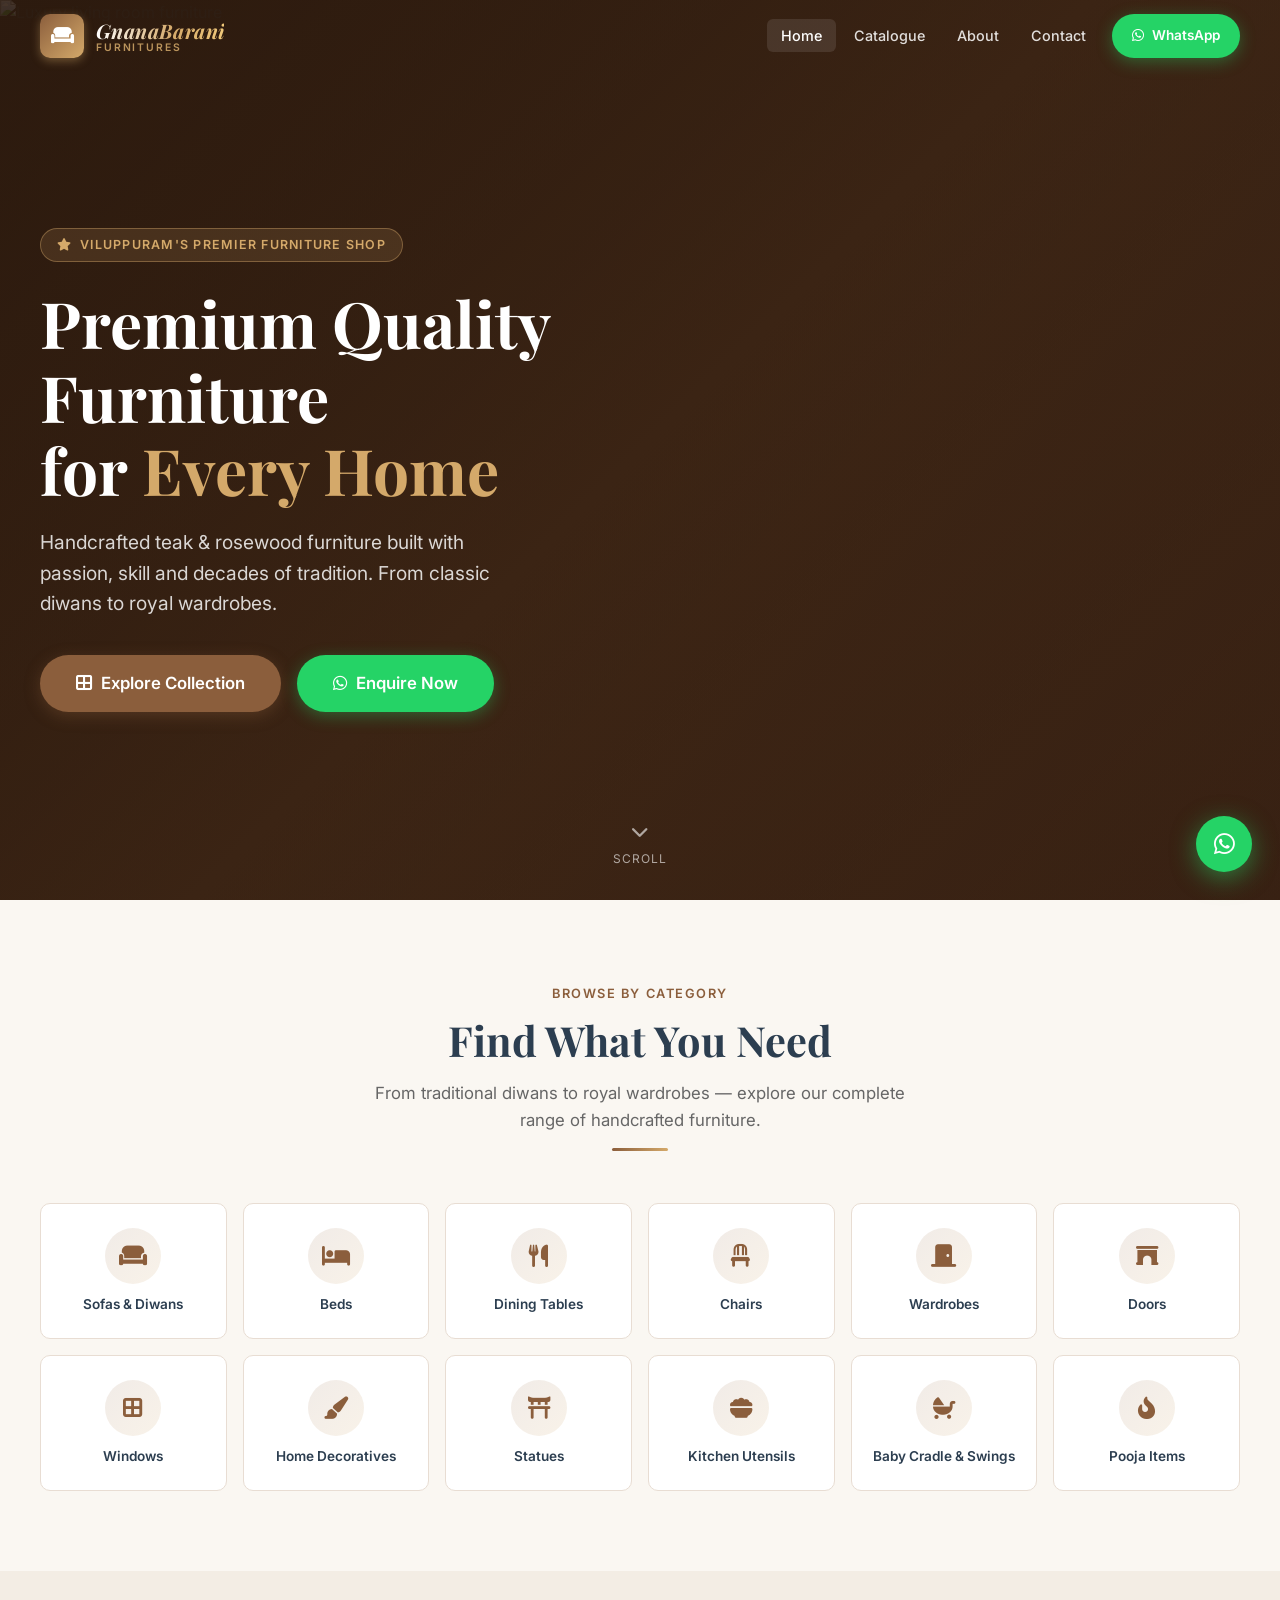
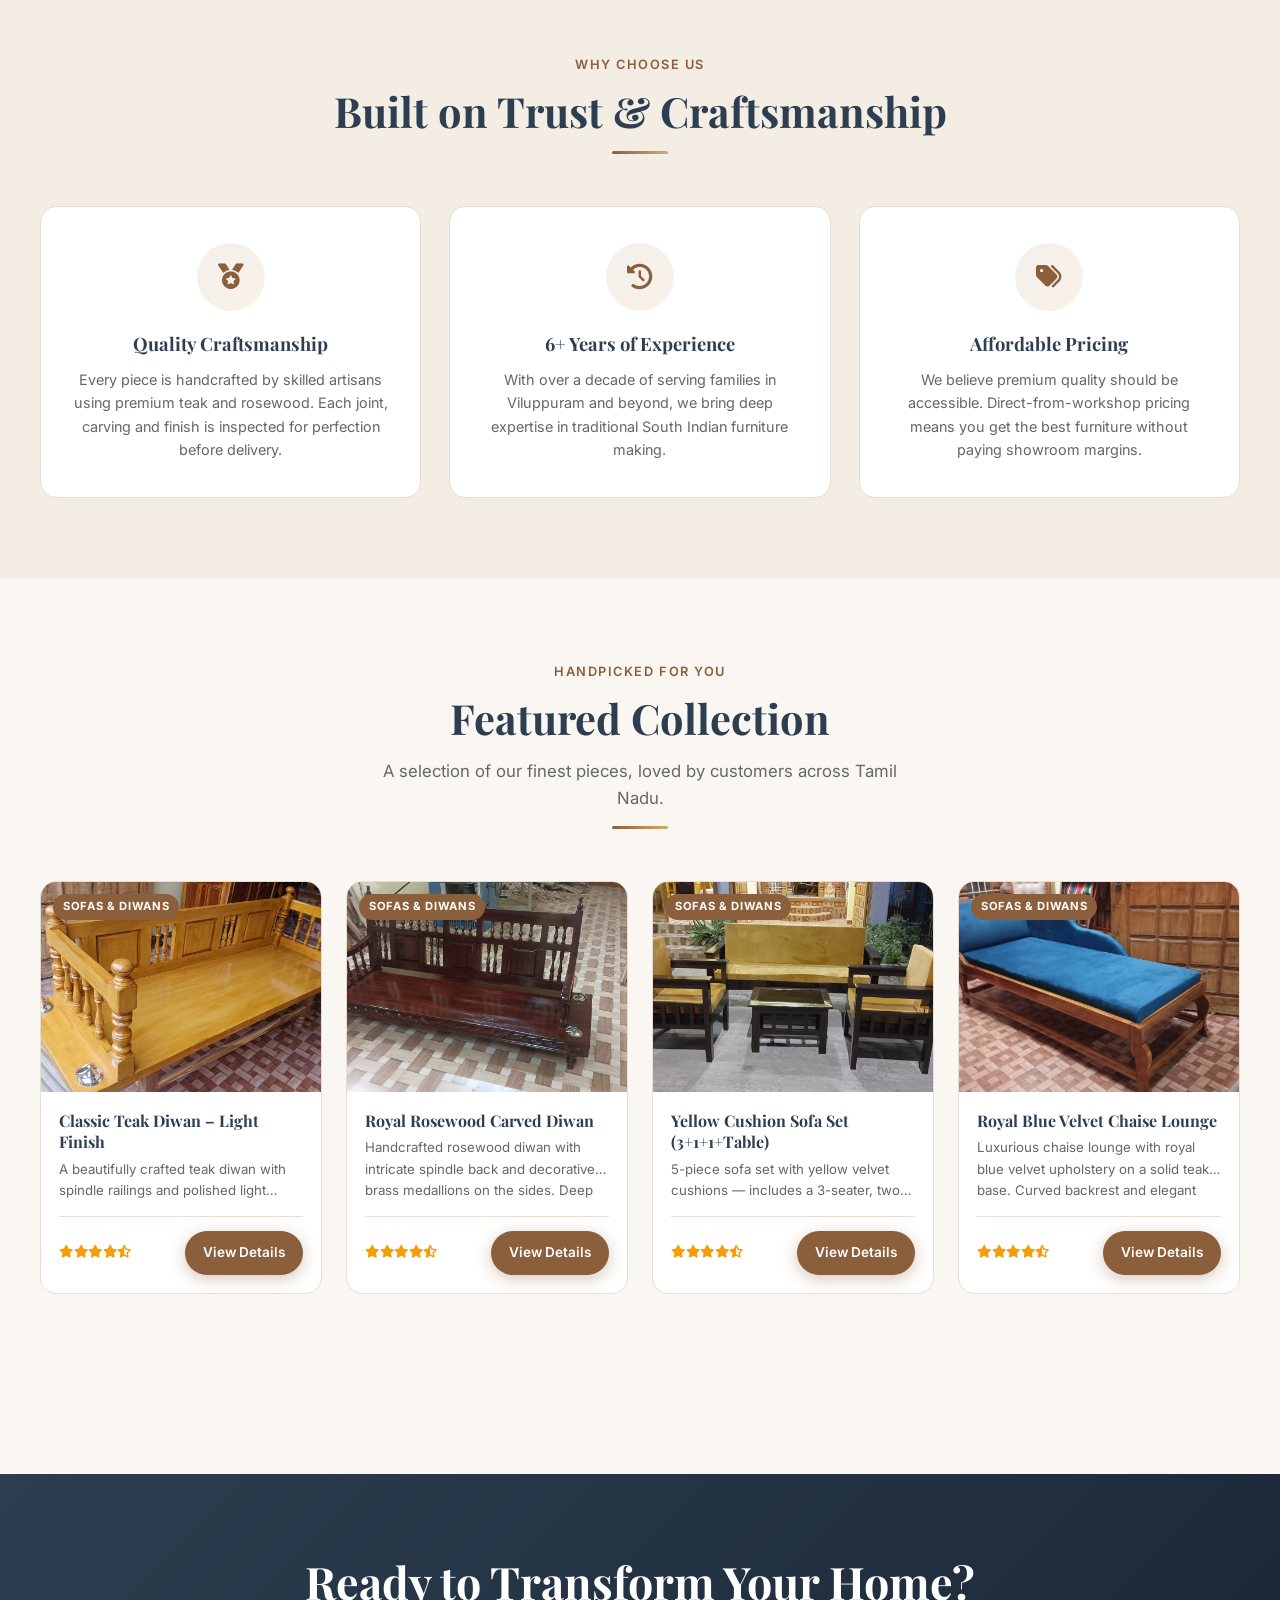
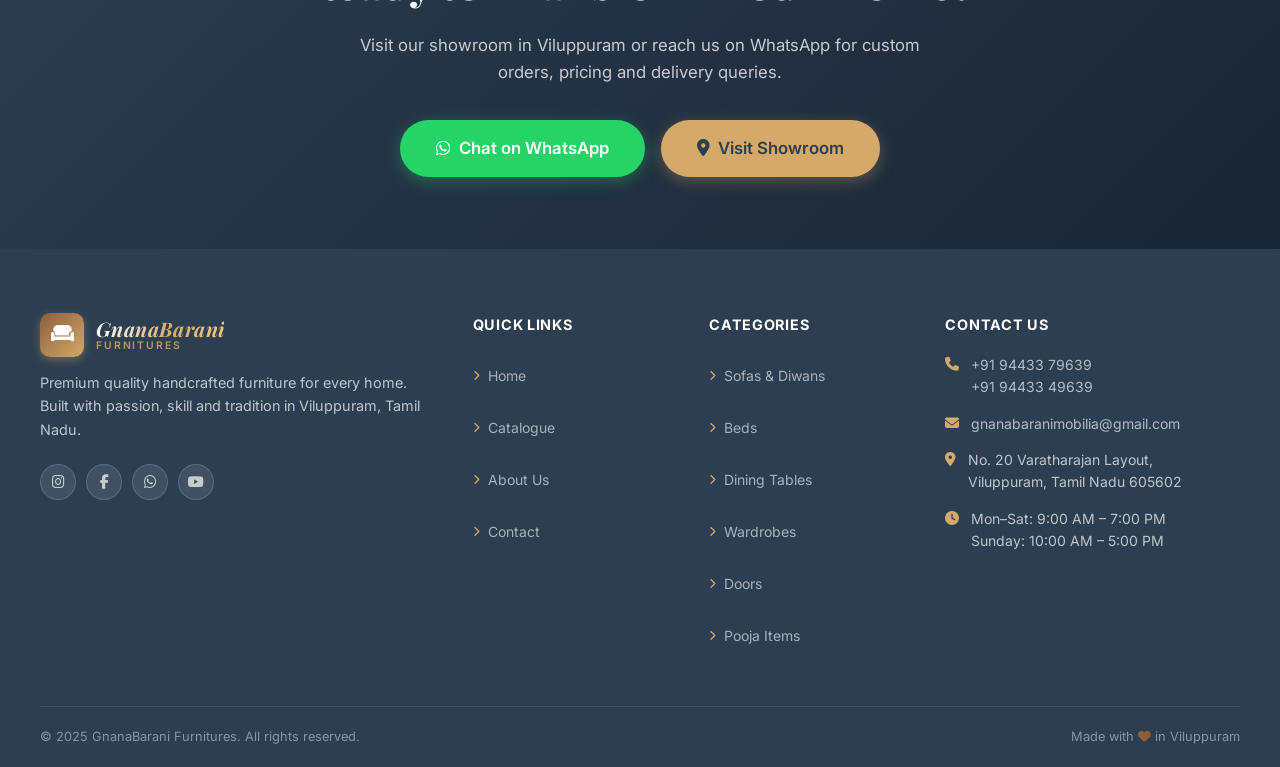
==== commit d76e43d0: "Fix overlay blocking all page taps on mobile - Revert overlay to display:none (not pointer-events) s" ====
--- a/index.html
+++ b/index.html
@@ -9,7 +9,7 @@
   <link rel="preconnect" href="https://fonts.gstatic.com" crossorigin>
   <link href="https://fonts.googleapis.com/css2?family=Playfair+Display:wght@400;600;700&family=Inter:wght@400;500;600;700&display=swap" rel="stylesheet">
   <link rel="stylesheet" href="https://cdnjs.cloudflare.com/ajax/libs/font-awesome/6.5.0/css/all.min.css">
-  <link rel="stylesheet" href="css/style.css">
+  <link rel="stylesheet" href="css/style.css?v=2">
 </head>
 <body>
 
--- a/css/style.css
+++ b/css/style.css
@@ -37,9 +37,20 @@
   -webkit-font-smoothing: antialiased;
 }
 img { max-width: 100%; display: block; }
-a  { color: inherit; text-decoration: none; }
+a  { color: inherit; text-decoration: none; touch-action: manipulation; }
 ul { list-style: none; }
-button { cursor: pointer; font-family: inherit; border: none; background: none; }
+button { cursor: pointer; font-family: inherit; border: none; background: none; touch-action: manipulation; }
+
+/* Remove 300ms tap delay on all interactive elements */
+a, button, input, select, textarea, label, [role="button"] {
+  touch-action: manipulation;
+}
+/* Ensure tap targets are at least 44px (Apple/Google guideline) */
+.btn, .nav__link, .nav__mobile-link, .category-card, .footer__link,
+.tab-btn, .filter-option, .gallery-thumb, .sort-select, .sidebar-clear {
+  min-height: 44px;
+}
+.category-card, .gallery-thumb, .filter-option { cursor: pointer; }
 
 /* ── 3. Utility ───────────────────────────────────────────── */
 .container { width: 100%; max-width: 1240px; margin: 0 auto; padding: 0 20px; }
@@ -94,7 +105,8 @@
   background: var(--primary); color: var(--white);
   box-shadow: 0 4px 16px rgba(139,94,60,.35);
 }
-.btn--primary:hover { background: var(--primary-dark); transform: translateY(-2px); box-shadow: 0 6px 20px rgba(139,94,60,.45); }
+/* hover only on pointer devices — prevents double-tap on mobile */
+.btn--primary:hover { background: var(--primary-dark); }
 .btn--outline {
   border: 2px solid var(--primary); color: var(--primary);
 }
@@ -202,9 +214,13 @@
   position: fixed; inset: 0;
   background: rgba(0,0,0,.5);
   z-index: 998;
-  opacity: 0; transition: opacity .35s;
-}
-.nav__mobile-overlay.open { opacity: 1; }
+  opacity: 0;
+  transition: opacity .35s;
+}
+.nav__mobile-overlay.open {
+  display: block;
+  opacity: 1;
+}
 .nav__mobile-links { display: flex; flex-direction: column; gap: 4px; }
 .nav__mobile-link {
   display: block; padding: 12px 16px;
@@ -807,7 +823,7 @@
   .nav__links { display: none; }
   .nav__hamburger { display: flex; }
   .nav__mobile { display: block; }
-  .nav__mobile-overlay { display: block; }
+  /* overlay display controlled by .open class only */
   .categories-grid { grid-template-columns: repeat(3, 1fr); gap: 12px; }
   .products-grid { grid-template-columns: repeat(2, 1fr); gap: 16px; }
   .catalogue-grid { grid-template-columns: repeat(2, 1fr); gap: 16px; }
@@ -823,3 +839,38 @@
   .category-card { padding: 18px 12px; }
   .cta-banner__actions { flex-direction: column; align-items: center; }
 }
+
+/* ── 19. Touch Device Fixes ───────────────────────────────── */
+/* Only apply hover/transform effects on real pointer devices.
+   On mobile, :hover gets "stuck" on first tap and blocks the second tap click. */
+@media (hover: hover) and (pointer: fine) {
+  .btn--primary:hover  { transform: translateY(-2px); box-shadow: 0 6px 20px rgba(139,94,60,.45); }
+  .btn--secondary:hover{ transform: translateY(-2px); }
+  .btn--whatsapp:hover { transform: translateY(-2px); }
+  .btn--outline:hover  { background: var(--primary); color: var(--white); }
+  .nav__link:hover, .nav__link.active { background: rgba(255,255,255,.1); }
+  .nav__hamburger:hover { background: rgba(255,255,255,.1); }
+  .nav__mobile-link:hover { background: rgba(255,255,255,.1); }
+  .category-card:hover { transform: translateY(-4px); box-shadow: var(--shadow-md); border-color: var(--primary); }
+  .category-card:hover .category-card__icon { background: linear-gradient(135deg, var(--primary), var(--secondary)); color: var(--white); }
+  .product-card:hover  { transform: translateY(-5px); box-shadow: var(--shadow-lg); border-color: transparent; }
+  .product-card:hover .product-card__img img { transform: scale(1.06); }
+  .trust-card:hover    { box-shadow: var(--shadow-md); transform: translateY(-3px); }
+  .value-card:hover    { box-shadow: var(--shadow-md); transform: translateY(-4px); border-color: var(--primary); }
+  .contact-card:hover  { box-shadow: var(--shadow-md); border-color: var(--primary); }
+  .social-icon:hover   { background: var(--primary); color: var(--white); border-color: var(--primary); }
+  .footer__link:hover  { color: var(--white); padding-left: 4px; }
+  .gallery-thumb:hover { border-color: var(--primary); }
+  .whatsapp-float:hover{ background: #1da851; transform: scale(1.12); animation: none; }
+  .sidebar-clear:hover { text-decoration: underline; }
+}
+
+/* Active state feedback for touch (replaces hover visual) */
+@media (hover: none) {
+  .btn:active          { opacity: .8; transform: scale(.97); }
+  .category-card:active{ opacity: .85; }
+  .product-card:active { opacity: .9; }
+  .nav__mobile-link:active { background: rgba(255,255,255,.15); }
+  .gallery-thumb:active{ border-color: var(--primary); }
+  .social-icon:active  { background: var(--primary); color: var(--white); }
+}
